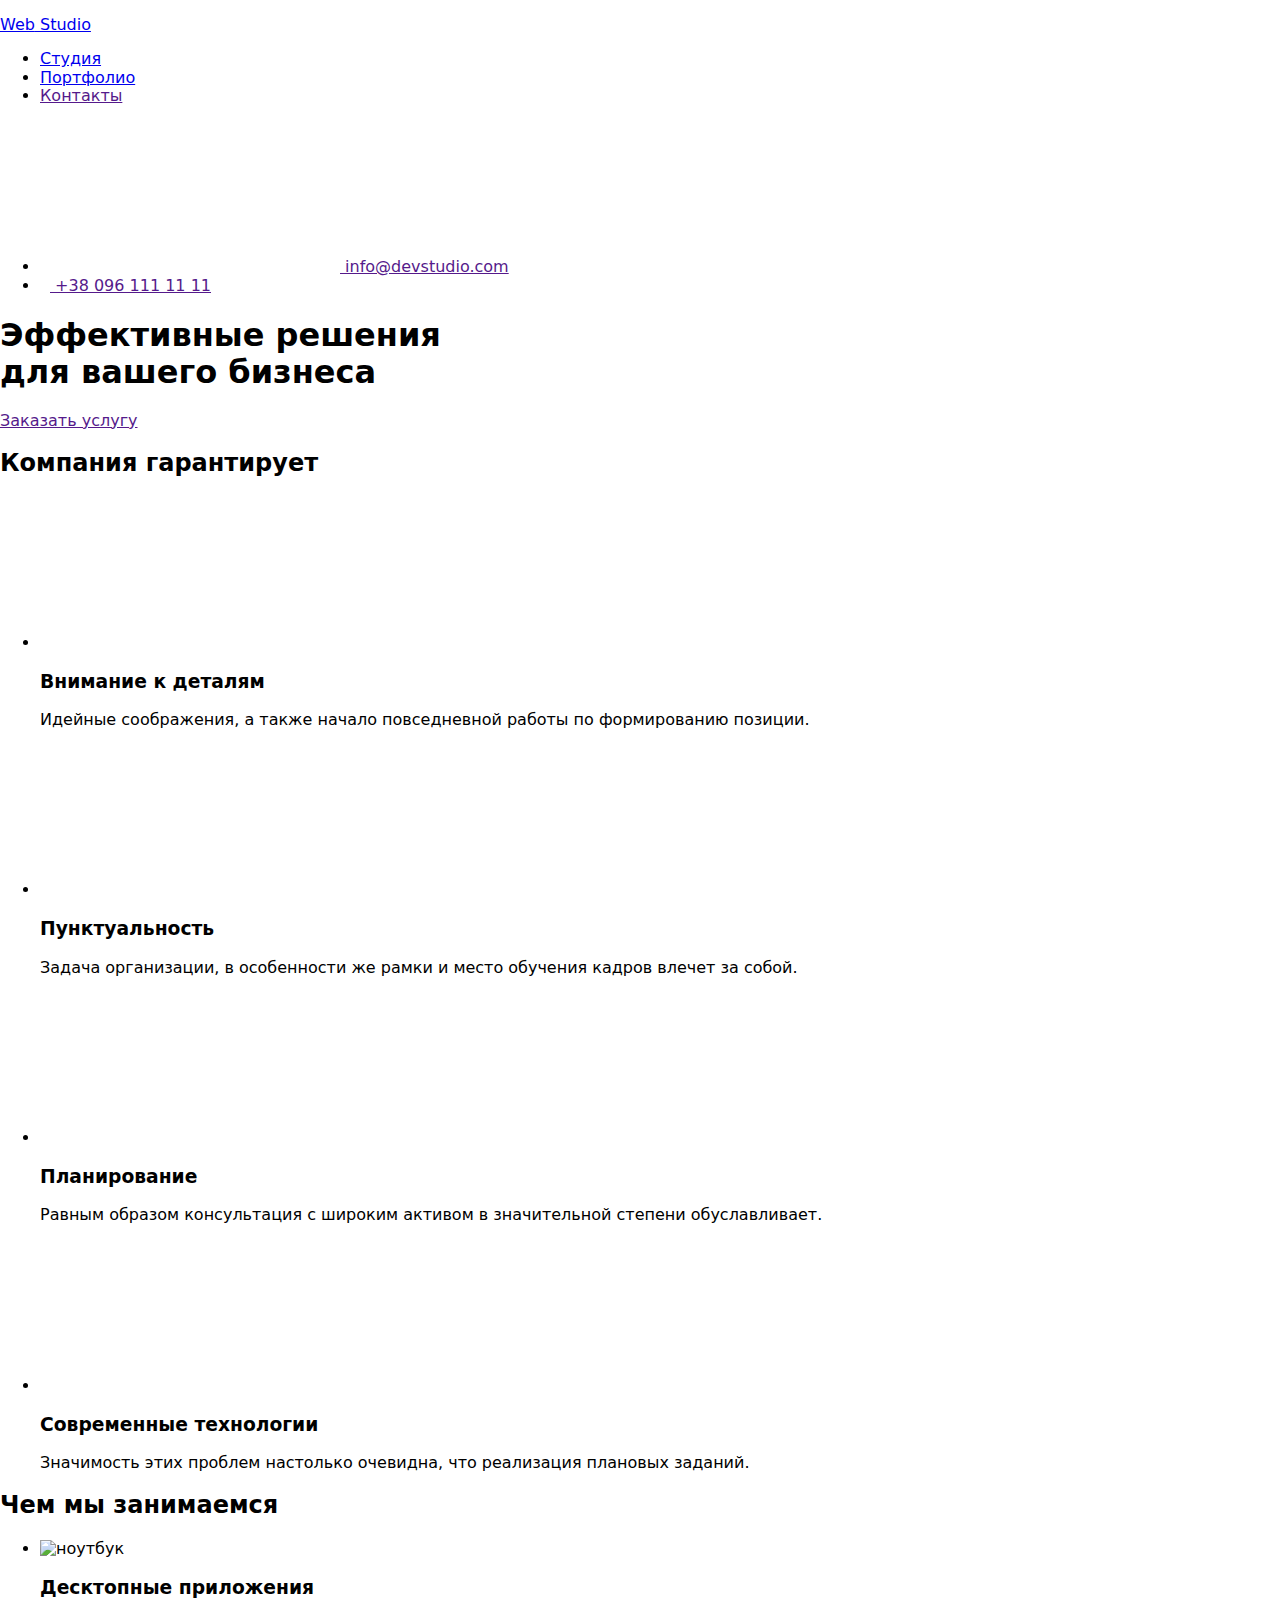
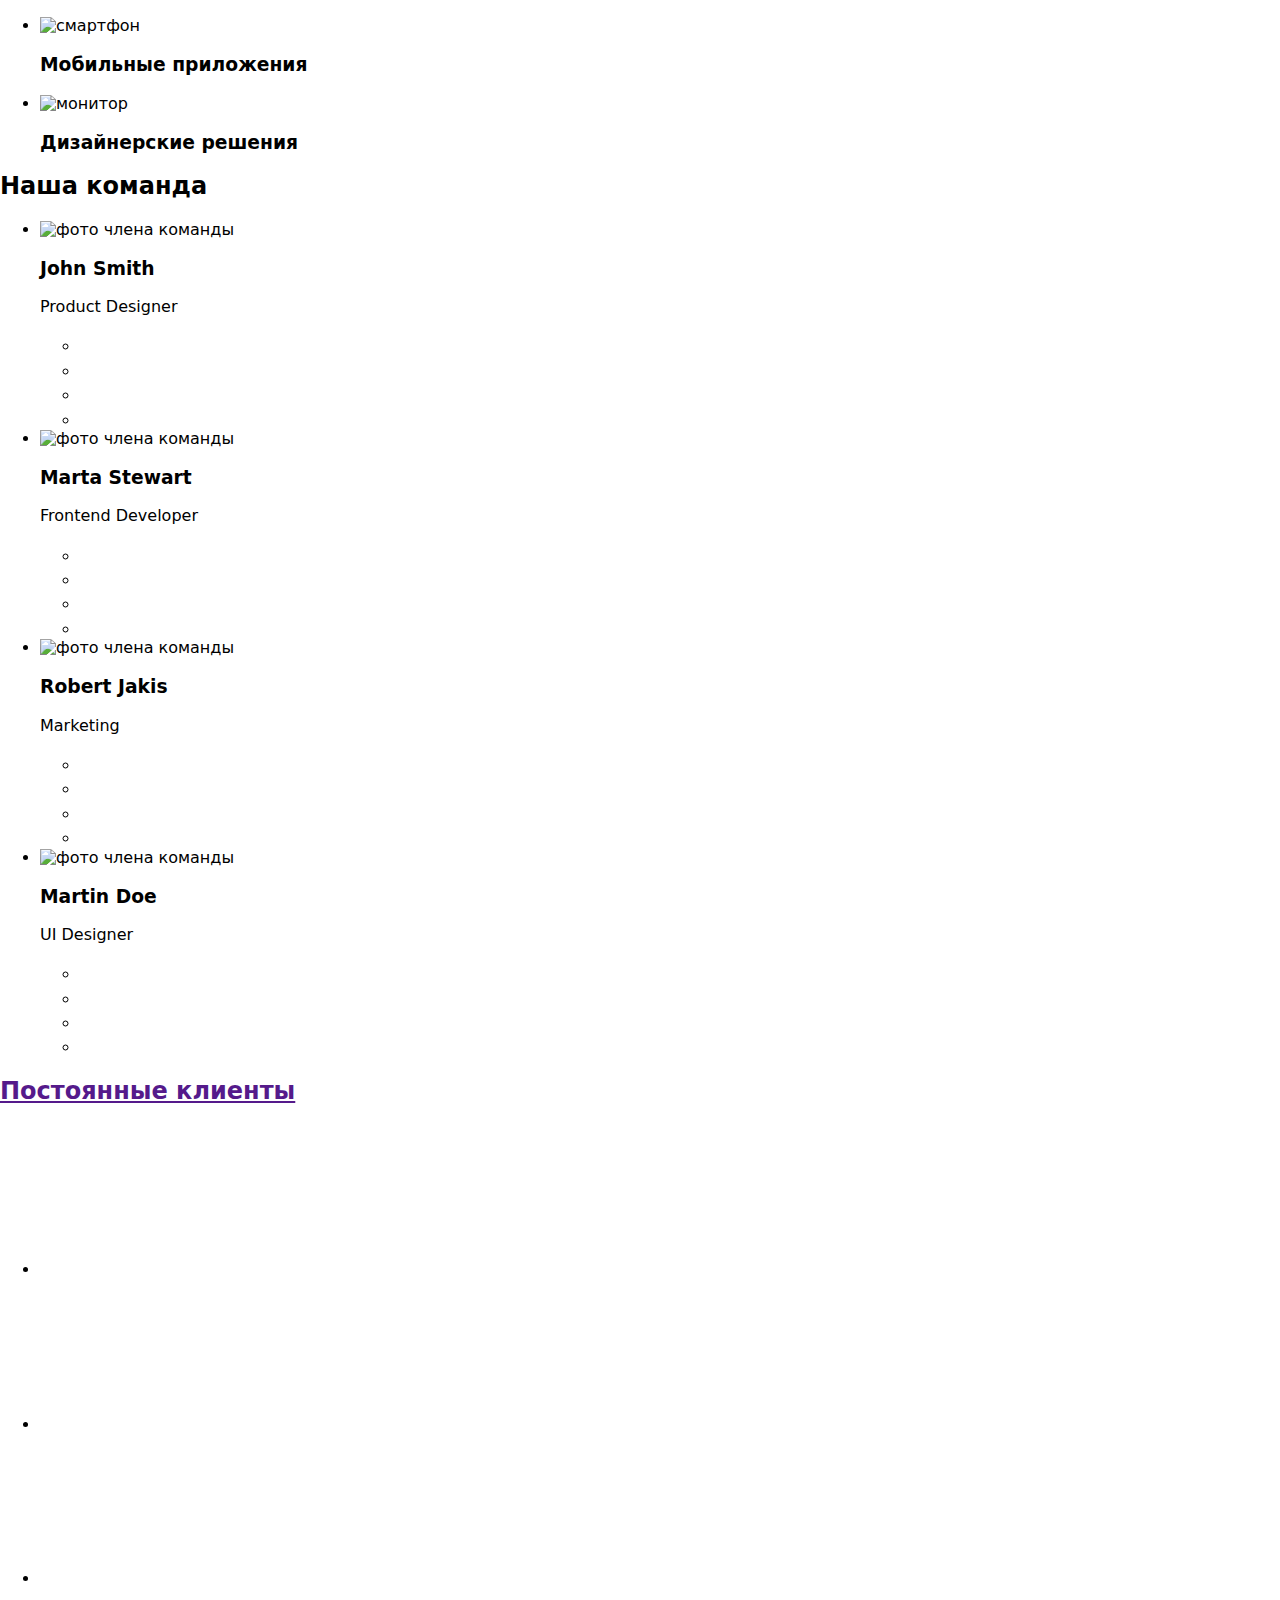
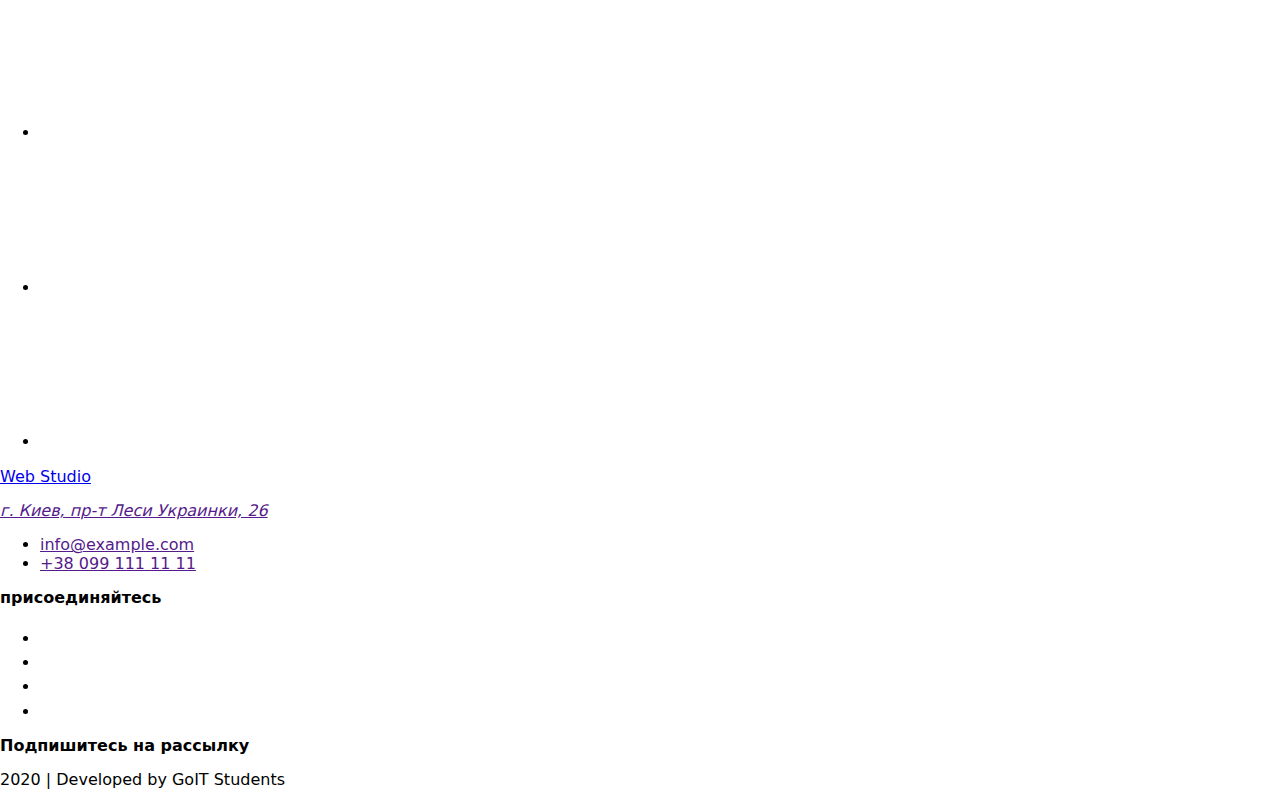
==== index.html @ ef256aa3 "Добавляет файлы из четвертой ДЗ" ====
<!DOCTYPE html>
<html lang="ru">
  <head>
    <meta charset="UTF-8" />
    <meta name="viewport" content="width=device-width, initial-scale=1.0" />
    <title>Document</title>
    <link
      href="https://fonts.googleapis.com/css2?family=Raleway:wght@700&family=Roboto:wght@400;500;700;900&display=swap"
      rel="stylesheet"
    />
    <link
      rel="stylesheet"
      href="https://cdnjs.cloudflare.com/ajax/libs/modern-normalize/0.6.0/modern-normalize.min.css"
    />
    <link rel="stylesheet" href="./css/styles.css" />
  </head>
  <body>
    <!--Шапка сайта-->
    <header class="page-header">
      <div class="container main-nav">
        <nav class="nav">
          <a href="./" class="logo">
            <p class="logo-words">
              <span class="logo-accent">Web</span> Studio
            </p>
          </a>
          <ul class="site-nav list">
            <li class="item">
              <a href="./index.html" class="link current">Студия</a>
            </li>
            <li class="item">
              <a href="./portfolio.html" class="link">Портфолио</a>
            </li>
            <li class="item"><a href="" class="link">Контакты</a></li>
          </ul>
        </nav>
        <ul class="contacts">
          <li class="item">
            <a href="" class="link">
              <svg class="link-icon">
                <use href="./images/sprite.svg#icon-envelope"></use>
                <desc>электронная почта</desc>
              </svg>
              info@devstudio.com
            </a>
          </li>
          <li class="item">
            <a href="" class="link">
              <svg class="link-icon" width="10" height="14.94">
                <use href="./images/sprite.svg#icon-smartphone"></use>
                <desc>смартфон</desc>
              </svg>
              +38 096 111 11 11
            </a>
          </li>
        </ul>
      </div>
    </header>

    <main>
      <!--Герой-->
      <section class="hero">
        <div class="hero-container overlay">
          <h1 class="hero-title">
            Эффективные решения <br />
            для вашего бизнеса
          </h1>
          <a href="" class="button secondary">Заказать услугу</a>
        </div>
      </section>

      <!--Преимущества-->
      <section class="section one">
        <div class="container">
          <h2 class="section-title visually-hidden">Компания гарантирует</h2>
          <ul class="feature-list list">
            <li class="element">
              <div class="advantages">
                <svg width="65.32">
                  <use href="./images/sprite.svg#icon-antenna"></use>
                  <desc>антена</desc>
                </svg>
              </div>
              <h3 class="title">Внимание к деталям</h3>
              <p class="text">
                Идейные соображения, а также начало повседневной работы по
                формированию позиции.
              </p>
            </li>
            <li class="element">
              <div class="advantages">
                <svg width="70">
                  <use href="./images/sprite.svg#icon-clock"></use>
                  <desc>часы</desc>
                </svg>
              </div>
              <h3 class="title">Пунктуальность</h3>
              <p class="text">
                Задача организации, в особенности же рамки и место обучения
                кадров влечет за собой.
              </p>
            </li>
            <li class="element">
              <div class="advantages">
                <svg width="70">
                  <use href="./images/sprite.svg#icon-vector"></use>
                  <desc>вектор</desc>
                </svg>
              </div>
              <h3 class="title">Планирование</h3>
              <p class="text">
                Равным образом консультация с широким активом в значительной
                степени обуславливает.
              </p>
            </li>
            <li class="element">
              <div class="advantages">
                <svg width="70">
                  <use href="./images/sprite.svg#icon-astronaut"></use>
                  <desc>астронавт</desc>
                </svg>
              </div>
              <h3 class="title">Современные технологии</h3>
              <p class="text">
                Значимость этих проблем настолько очевидна, что реализация
                плановых заданий.
              </p>
            </li>
          </ul>
        </div>
      </section>

      <!--Чем мы занимаемся-->
      <section class="section">
        <div class="container main-work">
          <h2 class="section-title">Чем мы занимаемся</h2>
          <ul class="work-list list">
            <li class="element">
              <img
                class="img-list"
                src="./images/growing-business.jpg"
                alt="ноутбук"
                width="370"
              />
              <h3 class="title one">Десктопные приложения</h3>
            </li>
            <li class="element">
              <img
                class="img-list"
                src="./images/box.jpg"
                alt="смартфон"
                width="370"
              />
              <h3 class="title two">Мобильные приложения</h3>
            </li>
            <li class="element">
              <img
                class="img-list"
                src="./images/borders.jpg"
                alt="монитор"
                width="370"
              />
              <h3 class="title three">Дизайнерские решения</h3>
            </li>
          </ul>
        </div>
      </section>

      <!--Наша команда-->
      <section class="section team">
        <div class="container main-team">
          <h2 class="section-title">Наша команда</h2>
          <ul class="team-list list">
            <li class="element shadow-box">
              <img
                class="img-team"
                src="./images/img.jpg"
                alt="фото члена команды"
                width="270"
              />
              <div class="profile">
                <h3 class="title">John Smith</h3>
                <p class="position">Product Designer</p>
                <ul class="list main-network">
                  <li class="network">
                    <a href="" class="network-link">
                      <svg width="20" height="20" class="icon">
                        <use href="./images/sprite.svg#icon-instagram-2"></use>
                        <desc>инстаграм</desc>
                      </svg>
                    </a>
                  </li>
                  <li class="network">
                    <a href="" class="network-link">
                      <svg width="20" height="20" class="icon">
                        <use href="./images/sprite.svg#icon-twitter-1"></use>
                        <desc>твиттер</desc>
                      </svg>
                    </a>
                  </li>
                  <li class="network">
                    <a href="" class="network-link">
                      <svg width="20" height="20" class="icon">
                        <use href="./images/sprite.svg#icon-facebook-1"></use>
                        <desc>фейсбук</desc>
                      </svg>
                    </a>
                  </li>
                  <li class="network">
                    <a href="" class="network-link">
                      <svg width="20" height="20" class="icon">
                        <use href="./images/sprite.svg#icon-linkedin-1"></use>
                        <desc lang="en">LinkedIn</desc>
                      </svg>
                    </a>
                  </li>
                </ul>
              </div>
            </li>
            <li class="element shadow-box">
              <img
                class="img-team"
                src="./images/img-1.jpg"
                alt="фото члена команды"
                width="270"
              />
              <div class="profile">
                <h3 class="title">Marta Stewart</h3>
                <p class="position">Frontend Developer</p>
                <ul class="list main-network">
                  <li class="network">
                    <a href="" class="network-link">
                      <svg width="20" height="20" class="icon">
                        <use href="./images/sprite.svg#icon-instagram-2"></use>
                        <desc>инстаграм</desc>
                      </svg>
                    </a>
                  </li>
                  <li class="network">
                    <a href="" class="network-link">
                      <svg width="20" height="20" class="icon">
                        <use href="./images/sprite.svg#icon-twitter-1"></use>
                        <desc>твиттер</desc>
                      </svg>
                    </a>
                  </li>
                  <li class="network">
                    <a href="" class="network-link">
                      <svg width="20" height="20" class="icon">
                        <use href="./images/sprite.svg#icon-facebook-1"></use>
                        <desc>фейсбук</desc>
                      </svg>
                    </a>
                  </li>
                  <li class="network">
                    <a href="" class="network-link">
                      <svg width="20" height="20" class="icon">
                        <use href="./images/sprite.svg#icon-linkedin-1"></use>
                        <desc lang="en">LinkedIn</desc>
                      </svg>
                    </a>
                  </li>
                </ul>
              </div>
            </li>
            <li class="element shadow-box">
              <img
                class="img-team"
                src="./images/img-2.jpg"
                alt="фото члена команды"
                width="270"
              />
              <div class="profile">
                <h3 class="title">Robert Jakis</h3>
                <p class="position">Marketing</p>
                <ul class="list main-network">
                  <li class="network">
                    <a href="" class="network-link">
                      <svg width="20" height="20" class="icon">
                        <use href="./images/sprite.svg#icon-instagram-2"></use>
                        <desc>инстаграм</desc>
                      </svg>
                    </a>
                  </li>
                  <li class="network">
                    <a href="" class="network-link">
                      <svg width="20" height="20" class="icon">
                        <use href="./images/sprite.svg#icon-twitter-1"></use>
                        <desc>твиттер</desc>
                      </svg>
                    </a>
                  </li>
                  <li class="network">
                    <a href="" class="network-link">
                      <svg width="20" height="20" class="icon">
                        <use href="./images/sprite.svg#icon-facebook-1"></use>
                        <desc>фейсбук</desc>
                      </svg>
                    </a>
                  </li>
                  <li class="network">
                    <a href="" class="network-link">
                      <svg width="20" height="20" class="icon">
                        <use href="./images/sprite.svg#icon-linkedin-1"></use>
                        <desc lang="en">LinkedIn</desc>
                      </svg>
                    </a>
                  </li>
                </ul>
              </div>
            </li>
            <li class="element shadow-box">
              <img
                class="img-team"
                src="./images/img-3.jpg"
                alt="фото члена команды"
                width="270"
              />
              <div class="profile">
                <h3 class="title">Martin Doe</h3>
                <p class="position">UI Designer</p>
                <ul class="list main-network">
                  <li class="network">
                    <a href="" class="network-link">
                      <svg width="20" height="20" class="icon">
                        <use href="./images/sprite.svg#icon-instagram-2"></use>
                        <desc>инстаграм</desc>
                      </svg>
                    </a>
                  </li>
                  <li class="network">
                    <a href="" class="network-link">
                      <svg width="20" height="20" class="icon">
                        <use href="./images/sprite.svg#icon-twitter-1"></use>
                        <desc>твиттер</desc>
                      </svg>
                    </a>
                  </li>
                  <li class="network">
                    <a href="" class="network-link">
                      <svg width="20" height="20" class="icon">
                        <use href="./images/sprite.svg#icon-facebook-1"></use>
                        <desc>фейсбук</desc>
                      </svg>
                    </a>
                  </li>
                  <li class="network">
                    <a href="" class="network-link">
                      <svg width="20" height="20" class="icon">
                        <use href="./images/sprite.svg#icon-linkedin-1"></use>
                        <desc lang="en">LinkedIn</desc>
                      </svg>
                    </a>
                  </li>
                </ul>
              </div>
            </li>
          </ul>
        </div>
      </section>

      <section class="section">
        <div class="container">
          <a href="" class="customers-title">
            <h2 class="section-title">Постоянные клиенты</h2>
          </a>
          <ul class="list customers">
            <li class="examples">
              <a href="" class="examples-icon">
                <svg width="44.27" class="icon">
                  <use href="./images/sprite.svg#icon-client-1"></use>
                  <desc>клиент1</desc>
                </svg>
              </a>
            </li>
            <li class="examples">
              <a href="" class="examples-icon">
                <svg width="40" class="icon">
                  <use href="./images/sprite.svg#icon-client-2"></use>
                  <desc>клиент2</desc>
                </svg>
              </a>
            </li>
            <li class="examples">
              <a href="" class="examples-icon">
                <svg width="41" class="icon">
                  <use href="./images/sprite.svg#icon-client-3"></use>
                  <desc>клиент3</desc>
                </svg>
              </a>
            </li>
            <li class="examples">
              <a href="" class="examples-icon">
                <svg width="79.66" class="icon">
                  <use href="./images/sprite.svg#icon-client-4"></use>
                  <desc>клиент4</desc>
                </svg>
              </a>
            </li>
            <li class="examples">
              <a href="" class="examples-icon">
                <svg width="59" class="icon">
                  <use href="./images/sprite.svg#icon-client-5"></use>
                  <desc>клиент5</desc>
                </svg>
              </a>
            </li>
            <li class="examples">
              <a href="" class="examples-icon">
                <svg width="88.48" class="icon">
                  <use href="./images/sprite.svg#icon-client-6"></use>
                  <desc>клиент6</desc>
                </svg>
              </a>
            </li>
          </ul>
        </div>
      </section>
    </main>

    <!--Футер-->
    <footer class="footer">
      <div class="container main-footer">
        <div>
          <a href="/" class="footer-logo hover">
            <p class="footer-words"><span class="accent">Web</span> Studio</p>
          </a>

          <address class="address">
            <a href="" class="address-list"
              >г. Киев, пр-т Леси Украинки, 26 <br />
            </a>
          </address>
          <ul class="address-link">
            <li>
              <a href="" class="address-contact">info@example.com</a>
            </li>
            <li>
              <a href="" class="address-contact">+38 099 111 11 11</a>
            </li>
          </ul>
        </div>
        <div class="">
          <div class="subscription-hover">
            <b class="subscription hover">присоединяйтесь</b>
          </div>
          <ul class="list main-network">
            <li class="network">
              <a
                href=""
                class="item item-icon"
                aria-label="Ссылка на Instagram"
              >
                <svg width="20" height="20" class="icon-color">
                  <use href="./images/sprite.svg#icon-instagram-2"></use>
                  <desc>инстаграм</desc>
                </svg>
              </a>
            </li>
            <li class="network">
              <a href="" class="item item-icon" aria-label="Ссылка на Twitter">
                <svg width="20" height="20" class="icon-color">
                  <use href="./images/sprite.svg#icon-twitter-1"></use>
                  <desc>твиттер</desc>
                </svg>
              </a>
            </li>
            <li class="network">
              <a href="" class="item item-icon" aria-label="Ссылка на Facebook">
                <svg width="20" height="20" class="icon-color">
                  <use href="./images/sprite.svg#icon-facebook-1"></use>
                  <desc>фейсбук</desc>
                </svg>
              </a>
            </li>
            <li class="network">
              <a href="" class="item item-icon" aria-label="Ссылка на LinkedIn">
                <svg width="20" height="20" class="icon-color">
                  <use href="./images/sprite.svg#icon-linkedin-1"></use>
                  <desc lang="en">LinkedIn</desc>
                </svg>
              </a>
            </li>
          </ul>
        </div>
        <div class="footer-contacts">
          <b class="subscription hover">Подпишитесь на рассылку</b>
        </div>
      </div>
      <p class="developed container">2020 | Developed by GoIT Students</p>
    </footer>
  </body>
</html>
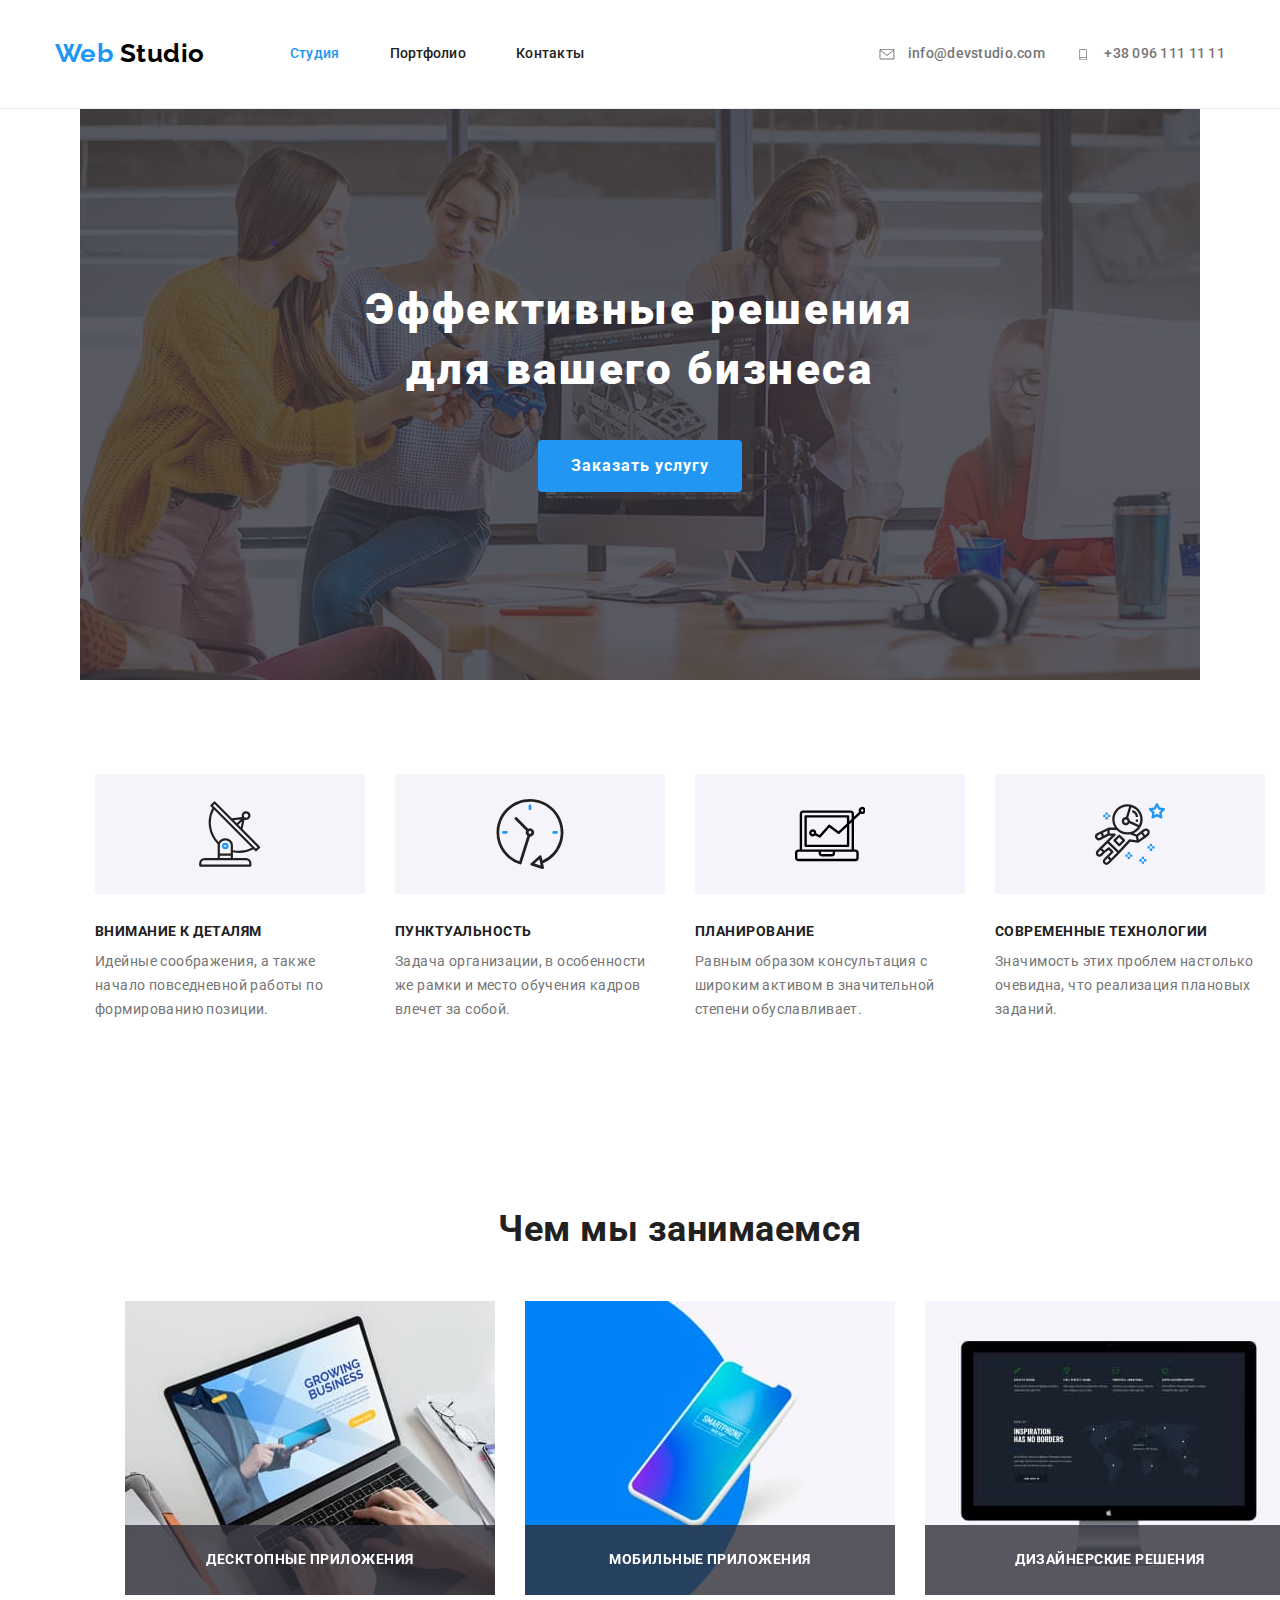
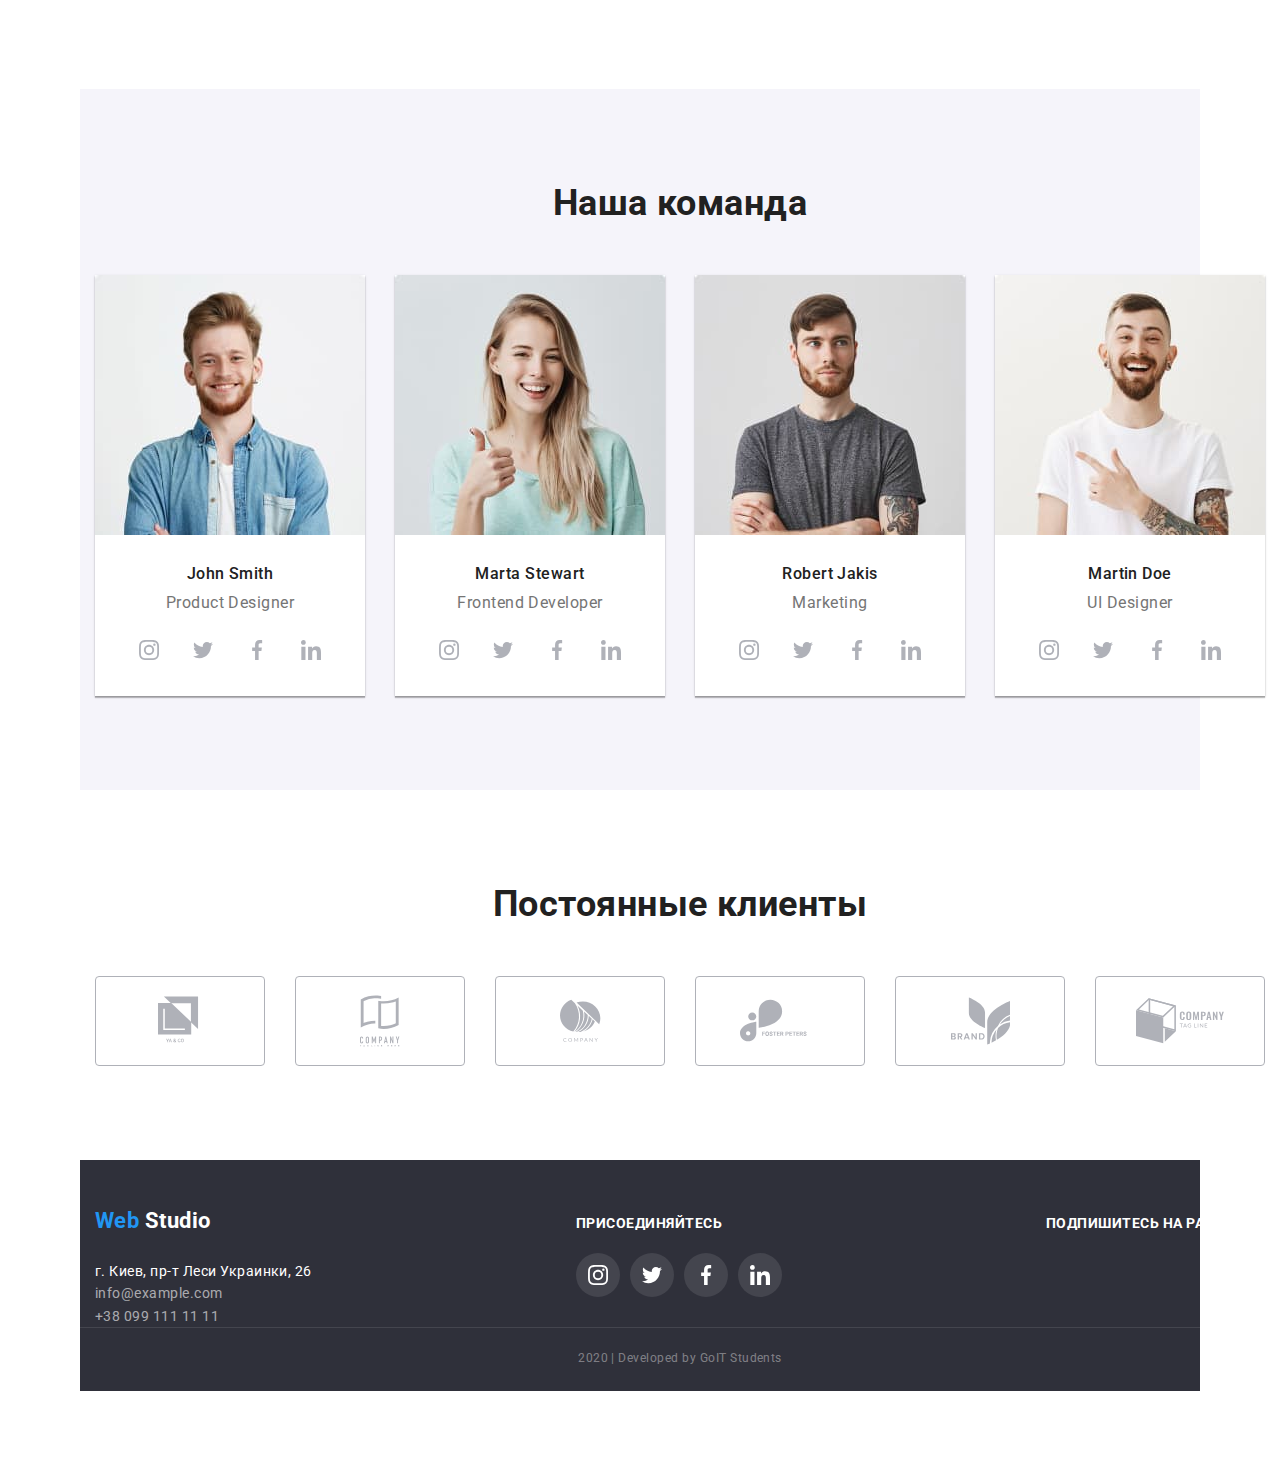
==== commit 3aa1eeb6: "Добавляет позиционирование элементам" ====
--- a/index.html
+++ b/index.html
@@ -135,32 +135,32 @@
         <div class="container main-work">
           <h2 class="section-title">Чем мы занимаемся</h2>
           <ul class="work-list list">
-            <li class="element">
+            <li class="element activity">
               <img
                 class="img-list"
                 src="./images/growing-business.jpg"
                 alt="ноутбук"
                 width="370"
               />
-              <h3 class="title one">Десктопные приложения</h3>
-            </li>
-            <li class="element">
+              <h3 class="title working">Десктопные приложения</h3>
+            </li>
+            <li class="element activity">
               <img
                 class="img-list"
                 src="./images/box.jpg"
                 alt="смартфон"
                 width="370"
               />
-              <h3 class="title two">Мобильные приложения</h3>
-            </li>
-            <li class="element">
+              <h3 class="title working">Мобильные приложения</h3>
+            </li>
+            <li class="element activity">
               <img
                 class="img-list"
                 src="./images/borders.jpg"
                 alt="монитор"
                 width="370"
               />
-              <h3 class="title three">Дизайнерские решения</h3>
+              <h3 class="title working">Дизайнерские решения</h3>
             </li>
           </ul>
         </div>
--- a/css/styles.css
+++ b/css/styles.css
@@ -0,0 +1,667 @@
+/* Цвет основного текста #212121 */
+/* Цвет вторичного текста #757575 */
+/* Белый цвет #ffffff */
+/* Акцент #2196F3 */
+/* Цвет logo studio #000000 */
+/* Цвет web studio #2196F3 */
+
+:root {
+  --primary-text-color: #757575;
+  --title-text-color: #212121;
+  --accent-color: #2196f3;
+  --primary-white-color: #ffffff;
+  --button-bg-color: #f5f4fa;
+  --footer-bg-color: #2f303a;
+}
+
+.list {
+  display: flex;
+  padding: 0;
+  margin: 0;
+  list-style: none;
+}
+.visually-hidden {
+  position: absolute;
+  width: 1px;
+  height: 1px;
+  margin: -1px;
+  border: 0px;
+  padding: 0px;
+  clip: rect(0 0 0 0);
+  overflow: hidden;
+}
+
+.img {
+  display: block;
+  max-width: 100%;
+  height: auto;
+}
+.img-list {
+  display: block;
+  width: 370px;
+  height: auto;
+}
+.img-team {
+  display: block;
+  width: 270px;
+  height: auto;
+}
+.element {
+  width: 370px;
+}
+.shadow-box {
+  box-shadow: 0px 2px 1px rgba(0, 0, 0, 0.2), 0px 1px 1px rgba(0, 0, 0, 0.14),
+    0px 1px 3px rgba(0, 0, 0, 0.12);
+}
+.shadow:hover {
+  box-shadow: 0px 2px 1px rgba(0, 0, 0, 0.2), 0px 1px 1px rgba(0, 0, 0, 0.14),
+    0px 1px 3px rgba(0, 0, 0, 0.12);
+}
+body {
+  color: var(--primary-text-color);
+  background-color: var(--primary-white-color);
+  font-family: Roboto, sans-serif;
+  letter-spacing: 0.03em;
+  padding: 80px;
+}
+
+.page-header {
+  position: fixed;
+  width: 100%;
+  top: 0;
+  left: 0;
+  background-color: var(--primary-white-color);
+  border-bottom: 1px solid #ececec;
+}
+/* main-nav */
+.main-nav {
+  display: flex;
+  align-items: center;
+}
+/* nav */
+.nav {
+  display: flex;
+}
+
+.logo {
+  display: block;
+  padding-top: 24px;
+  padding-bottom: 25px;
+  margin-top: 0px;
+  margin-bottom: 0px;
+
+  color: #000000;
+
+  font-family: Raleway, sans-serif;
+  font-weight: 700;
+  font-size: 26px;
+  line-height: 1.18;
+  text-decoration: none;
+}
+.logo-accent {
+  color: var(--accent-color);
+}
+.logo:hover,
+.logo:focus {
+  color: var(--accent-color);
+}
+.logo-words,
+.footer-words {
+  margin-top: 0px;
+  margin-bottom: 0px;
+}
+.contacts {
+  display: flex;
+  padding: 0;
+  list-style: none;
+  margin-left: auto;
+
+  font-weight: 500;
+  font-size: 14px;
+  line-height: 1.14;
+}
+.contacts .item + .item {
+  margin-left: 30px;
+}
+.contacts .link {
+  display: block;
+  padding-top: 32px;
+  padding-bottom: 32px;
+
+  color: var(--primary-text-color);
+  letter-spacing: 0.02em;
+  text-decoration: none;
+}
+.contacts .link:hover,
+.contacts .link:focus {
+  color: var(--accent-color);
+}
+.link .link-icon {
+  fill: currentColor;
+  margin-right: 10px;
+  vertical-align: middle;
+}
+.link-icon {
+  width: 16px;
+  height: 11.2px;
+}
+
+.link:hover .link-icon {
+  fill: var(--accent-color);
+}
+
+/* site-nav */
+
+.nav .site-nav {
+  padding-left: 85px;
+}
+
+.site-nav {
+  display: flex;
+
+  font-weight: 500;
+  font-size: 14px;
+  line-height: 1.14;
+  text-decoration: none;
+}
+.site-nav .item + .item {
+  margin-left: 50px;
+}
+.site-nav .link {
+  display: block;
+  padding-top: 32px;
+  padding-bottom: 32px;
+
+  color: var(--title-text-color);
+
+  letter-spacing: 0.02em;
+  text-decoration: none;
+}
+.site-nav .link:hover,
+.site-nav .link:focus {
+  color: var(--accent-color);
+}
+.site-nav .link.current {
+  color: var(--accent-color);
+}
+
+/* hero */
+
+.hero {
+  text-align: center;
+}
+.overlay {
+  margin-left: auto;
+  margin-right: auto;
+  height: 600px;
+  max-width: 1600px;
+  background-color: #2f303a;
+  background-image: linear-gradient(
+      to right,
+      rgba(47, 48, 58, 0.8),
+      rgba(47, 48, 58, 0.8)
+    ),
+    url(../images/header.jpg);
+  background-size: cover;
+  background-position: center;
+  background-repeat: no-repeat;
+}
+.hero-container {
+  padding-top: 200px;
+  padding-bottom: 200px;
+}
+.hero-title {
+  margin-top: 0px;
+  margin-bottom: 40px;
+
+  color: var(--primary-white-color);
+
+  letter-spacing: 0.06em;
+  font-weight: 900;
+  font-size: 44px;
+  line-height: 1.36;
+}
+/* section */
+
+.section {
+  padding-top: 94px;
+  padding-bottom: 94px;
+}
+.section.one {
+  padding-top: 94px;
+}
+.no-padding {
+  padding-top: 0px;
+  padding-bottom: 0px;
+}
+.section-title {
+  margin-top: 0px;
+  margin-bottom: 50px;
+
+  color: var(--title-text-color);
+
+  font-weight: 700;
+  font-size: 36px;
+  line-height: 1.16;
+  text-align: center;
+}
+
+/* feature */
+
+.feature-list {
+  display: flex;
+}
+
+.feature-list .text {
+  margin-top: 0px;
+  margin-bottom: 0px;
+}
+
+.feature-list .title,
+.team-list .title {
+  margin-top: 0px;
+  margin-bottom: 10px;
+}
+
+.feature-list .title {
+  color: var(--title-text-color);
+  font-weight: 700;
+  font-size: 14px;
+  line-height: 1.14;
+  text-transform: uppercase;
+}
+.feature-list .element + .element {
+  margin-left: 30px;
+}
+.text {
+  font-size: 14px;
+  line-height: 1.7;
+  font-family: Roboto;
+  font-weight: 400;
+  letter-spacing: 0.03em;
+
+  color: #757575;
+}
+.title {
+}
+.advantages {
+  display: flex;
+  margin-bottom: 30px;
+  justify-content: center;
+  align-items: center;
+  width: 270px;
+  height: 120px;
+  background: #f5f4fa;
+  border-radius: 4px;
+}
+.information {
+  padding-top: 30 px;
+}
+
+.work-list,
+.team-list {
+  display: flex;
+}
+.work-list .element,
+.team-list .element + .element {
+  margin-left: 30px;
+}
+.work-list .title {
+  margin-top: 0px;
+  margin-bottom: 0px;
+
+  background: rgba(47, 48, 58, 0.8);
+  color: var(--primary-white-color);
+
+  font-weight: 700;
+  font-size: 14px;
+  line-height: 1.14;
+  text-align: center;
+  text-transform: uppercase;
+}
+.activity {
+  position: relative;
+}
+.working {
+  position: absolute;
+  bottom: 0;
+  width: 100%;
+  padding: 27px 0px 27px 0px;
+}
+
+/* Exampls */
+
+.customers-title {
+  text-decoration: none;
+}
+/* .examples:hover {
+  color: var(--accent-color);
+} */
+.customers .examples {
+  display: flex;
+  justify-content: center;
+  align-items: center;
+  width: 170px;
+  height: 90px;
+}
+.examples-icon {
+  display: flex;
+  justify-content: center;
+  align-items: center;
+  width: 170px;
+  height: 90px;
+  border: 1px solid #afb1b8;
+  border-radius: 4px;
+}
+
+.examples-icon:hover,
+.examples-icon:focus {
+  border: 1px solid var(--accent-color);
+}
+.examples-icon:hover .icon,
+.examples-icon:focus .icon {
+  fill: var(--accent-color);
+}
+.icon {
+  fill: #afb1b8;
+}
+.customers .examples + .examples {
+  margin-left: 30px;
+}
+
+/* Team */
+.team {
+  background: #f5f4fa;
+}
+.profile {
+  padding: 30px 32px 24px 32px;
+  background: #ffffff;
+}
+.main-network {
+  display: flex;
+  align-items: center;
+  justify-content: center;
+}
+.main-network .network + .network {
+  margin-left: 10px;
+}
+.network-link {
+  display: flex;
+  align-items: center;
+  justify-content: center;
+  width: 44px;
+  height: 44px;
+  border-radius: 50%;
+  background-color: var(--primary-white-color);
+}
+.network-link:hover {
+  background-color: var(--accent-color);
+}
+.network-link:hover .icon {
+  fill: var(--primary-white-color);
+}
+.team-list .title {
+  color: var(--title-text-color);
+  font-weight: 500;
+  font-size: 16px;
+  line-height: 1.18;
+  text-align: center;
+}
+.position {
+  margin-top: 0px;
+  margin-bottom: 16px;
+  text-align: center;
+}
+.list .network + .network {
+  margin-left: 10px;
+}
+
+/* Footer */
+
+.main-footer {
+  padding-top: 48px;
+  display: flex;
+  align-items: baseline;
+  justify-content: space-between;
+}
+
+.footer {
+  background-color: var(--footer-bg-color);
+}
+.footer-contacts {
+  display: flex;
+}
+.footer-logo {
+  margin-bottom: 10px;
+  margin-right: 171px;
+  color: var(--primary-white-color);
+  font-weight: 700;
+  font-size: 22px;
+  line-height: 1.18;
+  text-decoration: none;
+}
+.footer-logo .accent {
+  color: var(--accent-color);
+}
+.address .address-list {
+  color: var(--primary-white-color);
+  font-style: normal;
+  font-weight: 400;
+  font-size: 14px;
+  line-height: 1.6;
+  text-decoration: none;
+}
+.address-link {
+  list-style: none;
+  margin-top: 0px;
+  margin-bottom: 0px;
+  padding-left: 0;
+}
+.address-contact {
+  color: rgba(255, 255, 255, 0.6);
+  font-weight: 400;
+  font-size: 14px;
+  line-height: 1.6;
+  text-decoration: none;
+}
+
+.subscription-hover,
+.footer-contacts {
+  margin-bottom: 21px;
+}
+.subscription {
+  color: var(--primary-white-color);
+  font-weight: 700;
+  font-size: 14px;
+  line-height: 1.14;
+  text-transform: uppercase;
+}
+
+.list .item {
+  text-decoration: none;
+}
+.item-icon {
+  display: flex;
+  align-items: center;
+  justify-content: center;
+  background: rgba(255, 255, 255, 0.1);
+  border-radius: 50%;
+  width: 44px;
+  height: 44px;
+  cursor: pointer;
+}
+.item-icon:hover {
+  background-color: var(--accent-color);
+}
+.icon-color {
+  fill: var(--primary-white-color);
+}
+.developed {
+  margin-top: 0px;
+  margin-bottom: 0px;
+  padding-top: 18px;
+  padding-bottom: 21px;
+
+  color: rgba(255, 255, 255, 0.4);
+
+  font-weight: 400;
+  font-size: 12px;
+  line-height: 2;
+  text-align: center;
+  border-top: 1px solid rgba(255, 255, 255, 0.1);
+}
+
+/* Portfolio */
+
+.portfolio {
+  display: block;
+  text-decoration: none;
+}
+.works {
+  padding-top: 93px;
+  padding-bottom: 94px;
+}
+.works-title {
+  margin-top: 0px;
+  margin-bottom: 0px;
+}
+.work-roster {
+  flex-wrap: wrap;
+}
+.work-roster .item {
+  width: 370px;
+}
+
+.card {
+  padding: 20px 24px;
+  border-right: 1px solid #eeeeee;
+  border-left: 1px solid #eeeeee;
+  border-bottom: 1px solid #eeeeee;
+
+  background: #ffffff;
+}
+
+.work-roster .item:not(:nth-child(3n)) {
+  margin-right: 30px;
+}
+.work-roster .item:not(:nth-last-child(-n + 3)) {
+  margin-bottom: 30px;
+}
+.work-roster .title {
+  padding-bottom: 4px;
+  margin-top: 0px;
+  margin-bottom: 0px;
+
+  color: var(--title-text-color);
+
+  letter-spacing: 0.06em;
+  font-weight: 700;
+  font-size: 18px;
+  line-height: 2;
+}
+
+.work-roster .text {
+  margin-top: 0px;
+  margin-bottom: 0px;
+
+  color: var(--primary-text-color);
+  font-weight: 400;
+  font-size: 16px;
+  line-height: 1.8;
+}
+.overlay-hover::before {
+  display: block;
+  position: absolute;
+  content: '';
+  width: 100%;
+  height: 100%;
+  opacity: 0;
+  background-color: rgba(33, 150, 243, 0.9);
+}
+.overlay-hover:hover::before {
+  opacity: 1;
+}
+.overlay-hover {
+  position: relative;
+  overflow: hidden;
+}
+.portfolio:hover .text-hover,
+.portfolio:focus .text-hover {
+  transform: translateY(0);
+  opacity: 1;
+}
+
+.text-hover {
+  position: absolute;
+  top: 50%;
+  left: 50%;
+  height: 100%;
+  width: 100%;
+  margin: 0px;
+  padding: 63px 24px;
+  opacity: 0;
+  transform: translate(-50%, -50%);
+  font-family: Roboto;
+  font-weight: 400;
+  font-size: 18px;
+  line-height: 1.55;
+  letter-spacing: 0.03em;
+  color: var(--primary-white-color);
+}
+
+/* information temporarily hidden */
+
+/* Button */
+
+.button {
+  display: flex;
+  justify-content: center;
+  padding-bottom: 34px;
+  border: 1px solid transparent;
+
+  color: var(--title-text-color);
+  background-color: var(--primary-white-color);
+
+  font-family: inherit;
+  font-weight: 500;
+  font-size: 16px;
+  line-height: 1.6;
+  text-decoration: none;
+  text-align: center;
+}
+.button .button-element + .button-element {
+  margin-left: 8px;
+}
+.button.primary {
+  padding: 6px 22px;
+  border-radius: 4px;
+  min-width: 73px;
+
+  color: var(--title-text-color);
+  background-color: var(--button-bg-color);
+}
+.button.primary:hover,
+.button.primary:focus {
+  color: var(--primary-white-color);
+  background-color: var(--accent-color);
+}
+.button.secondary {
+  display: inline-block;
+  border-radius: 4px;
+  padding: 10px 32px;
+  min-width: 200px;
+
+  color: var(--primary-white-color);
+  background-color: var(--accent-color);
+
+  letter-spacing: 0.06em;
+  font-weight: 700;
+  font-size: 16px;
+  line-height: 1.88;
+}
+.container {
+  width: 1200px;
+  padding-left: 15px;
+  padding-right: 15px;
+  margin: 0 auto;
+}
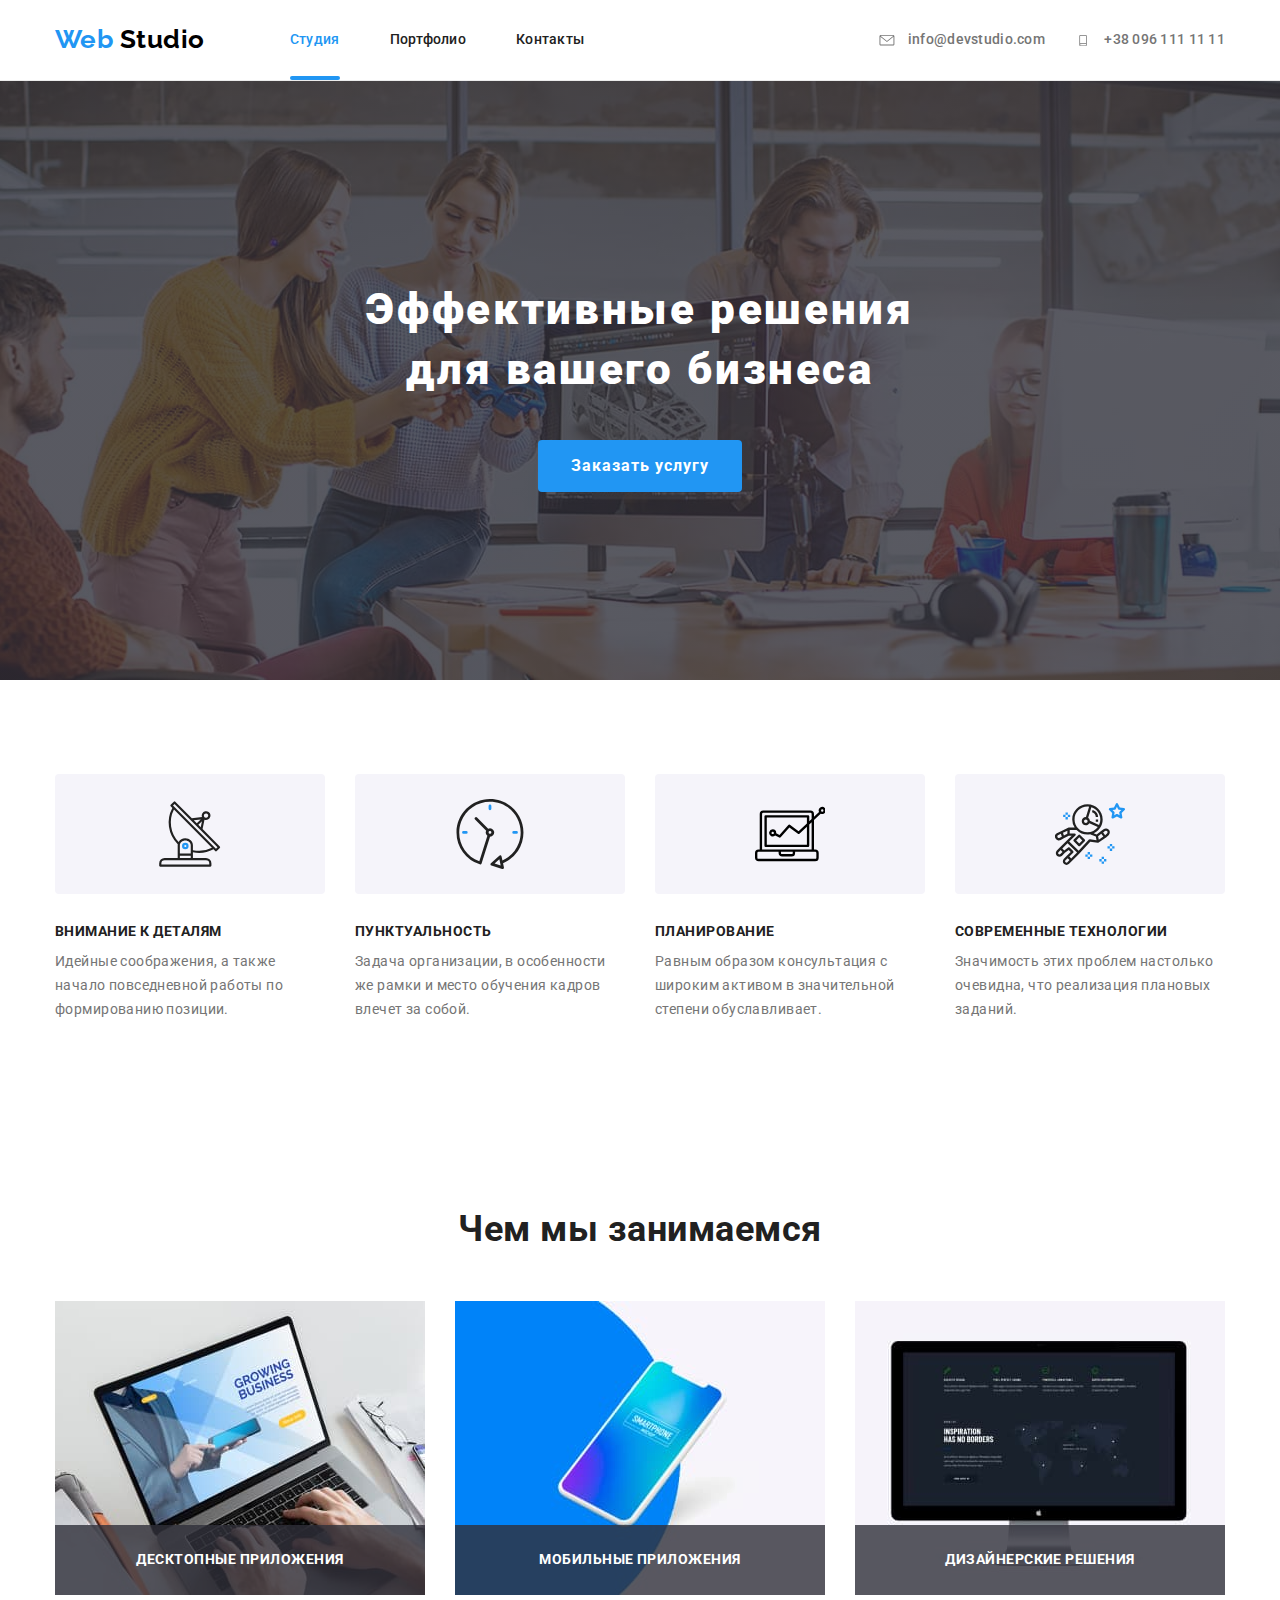
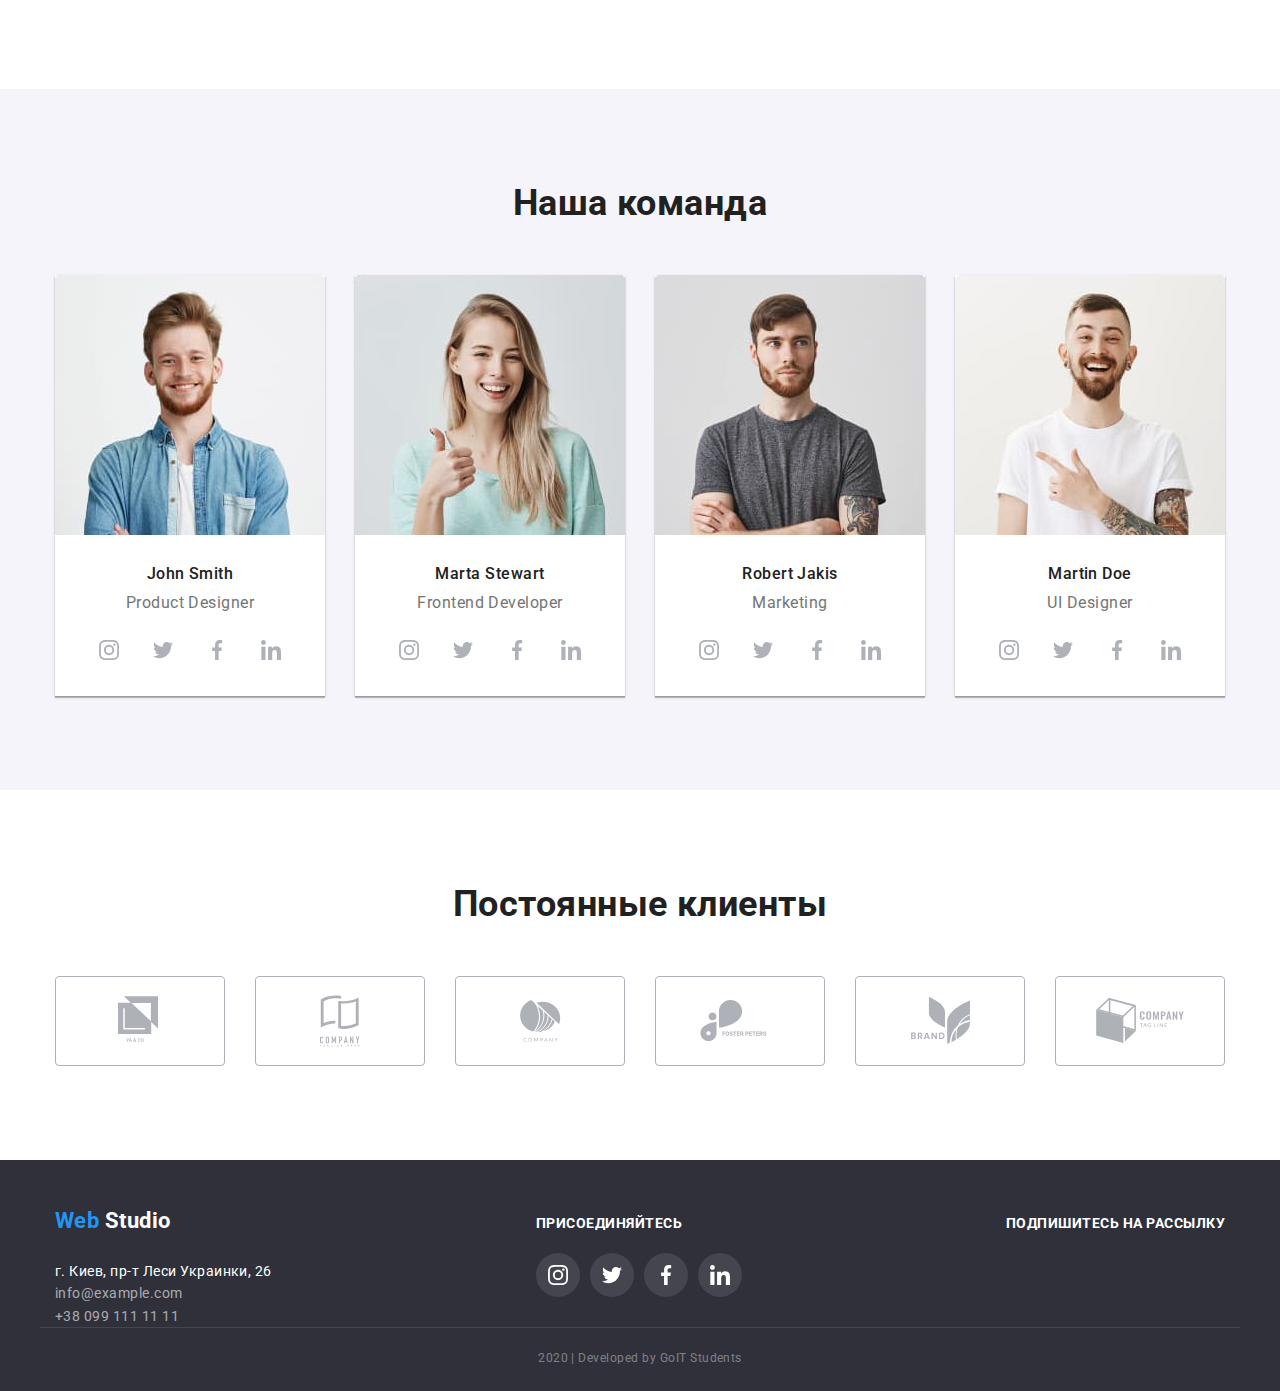
==== commit 7cefde75: "Вносит правки" ====
--- a/index.html
+++ b/index.html
@@ -367,7 +367,7 @@
           <ul class="list customers">
             <li class="examples">
               <a href="" class="examples-icon">
-                <svg width="44.27" class="icon">
+                <svg width="44.27" height="49.23" class="icon">
                   <use href="./images/sprite.svg#icon-client-1"></use>
                   <desc>клиент1</desc>
                 </svg>
@@ -375,7 +375,7 @@
             </li>
             <li class="examples">
               <a href="" class="examples-icon">
-                <svg width="40" class="icon">
+                <svg width="40" height="52" class="icon">
                   <use href="./images/sprite.svg#icon-client-2"></use>
                   <desc>клиент2</desc>
                 </svg>
@@ -383,7 +383,7 @@
             </li>
             <li class="examples">
               <a href="" class="examples-icon">
-                <svg width="41" class="icon">
+                <svg width="41" height="42.06" class="icon">
                   <use href="./images/sprite.svg#icon-client-3"></use>
                   <desc>клиент3</desc>
                 </svg>
@@ -391,7 +391,7 @@
             </li>
             <li class="examples">
               <a href="" class="examples-icon">
-                <svg width="79.66" class="icon">
+                <svg width="79.66" height="42.02" class="icon">
                   <use href="./images/sprite.svg#icon-client-4"></use>
                   <desc>клиент4</desc>
                 </svg>
@@ -399,7 +399,7 @@
             </li>
             <li class="examples">
               <a href="" class="examples-icon">
-                <svg width="59" class="icon">
+                <svg width="59" height="47" class="icon">
                   <use href="./images/sprite.svg#icon-client-5"></use>
                   <desc>клиент5</desc>
                 </svg>
@@ -407,7 +407,7 @@
             </li>
             <li class="examples">
               <a href="" class="examples-icon">
-                <svg width="88.48" class="icon">
+                <svg width="88.48" height="45.44" class="icon">
                   <use href="./images/sprite.svg#icon-client-6"></use>
                   <desc>клиент6</desc>
                 </svg>
--- a/css/styles.css
+++ b/css/styles.css
@@ -49,6 +49,9 @@
 .element {
   width: 370px;
 }
+.element + .element {
+  margin-left: 30px;
+}
 .shadow-box {
   box-shadow: 0px 2px 1px rgba(0, 0, 0, 0.2), 0px 1px 1px rgba(0, 0, 0, 0.14),
     0px 1px 3px rgba(0, 0, 0, 0.12);
@@ -62,7 +65,7 @@
   background-color: var(--primary-white-color);
   font-family: Roboto, sans-serif;
   letter-spacing: 0.03em;
-  padding: 80px;
+  padding-top: 80px;
 }
 
 .page-header {
@@ -72,6 +75,7 @@
   left: 0;
   background-color: var(--primary-white-color);
   border-bottom: 1px solid #ececec;
+  z-index: 100;
 }
 /* main-nav */
 .main-nav {
@@ -115,6 +119,8 @@
   padding: 0;
   list-style: none;
   margin-left: auto;
+  margin-top: 0;
+  margin-bottom: 0;
 
   font-weight: 500;
   font-size: 14px;
@@ -183,6 +189,19 @@
 }
 .site-nav .link.current {
   color: var(--accent-color);
+}
+.site-nav .current {
+  position: relative;
+}
+.current::after {
+  content: '';
+  position: absolute;
+  bottom: 0;
+  left: 0;
+  width: 100%;
+  height: 4px;
+  background: var(--accent-color);
+  border-radius: 2px;
 }
 
 /* hero */
@@ -270,9 +289,7 @@
   line-height: 1.14;
   text-transform: uppercase;
 }
-.feature-list .element + .element {
-  margin-left: 30px;
-}
+
 .text {
   font-size: 14px;
   line-height: 1.7;
@@ -295,17 +312,14 @@
   border-radius: 4px;
 }
 .information {
-  padding-top: 30 px;
+  padding-top: 30px;
 }
 
 .work-list,
 .team-list {
   display: flex;
 }
-.work-list .element,
-.team-list .element + .element {
-  margin-left: 30px;
-}
+
 .work-list .title {
   margin-top: 0px;
   margin-bottom: 0px;
@@ -590,23 +604,28 @@
   transform: translateY(0);
   opacity: 1;
 }
+.portfolio:hover .overlay-hover::before,
+.portfolio:focus .overlay-hover::before {
+  opacity: 1;
+}
 
 .text-hover {
   position: absolute;
-  top: 50%;
-  left: 50%;
+  top: 0;
+  left: 0;
   height: 100%;
   width: 100%;
   margin: 0px;
   padding: 63px 24px;
   opacity: 0;
-  transform: translate(-50%, -50%);
+  transform: translateY(100%);
   font-family: Roboto;
   font-weight: 400;
   font-size: 18px;
   line-height: 1.55;
   letter-spacing: 0.03em;
   color: var(--primary-white-color);
+  transition: all 2s linear;
 }
 
 /* information temporarily hidden */
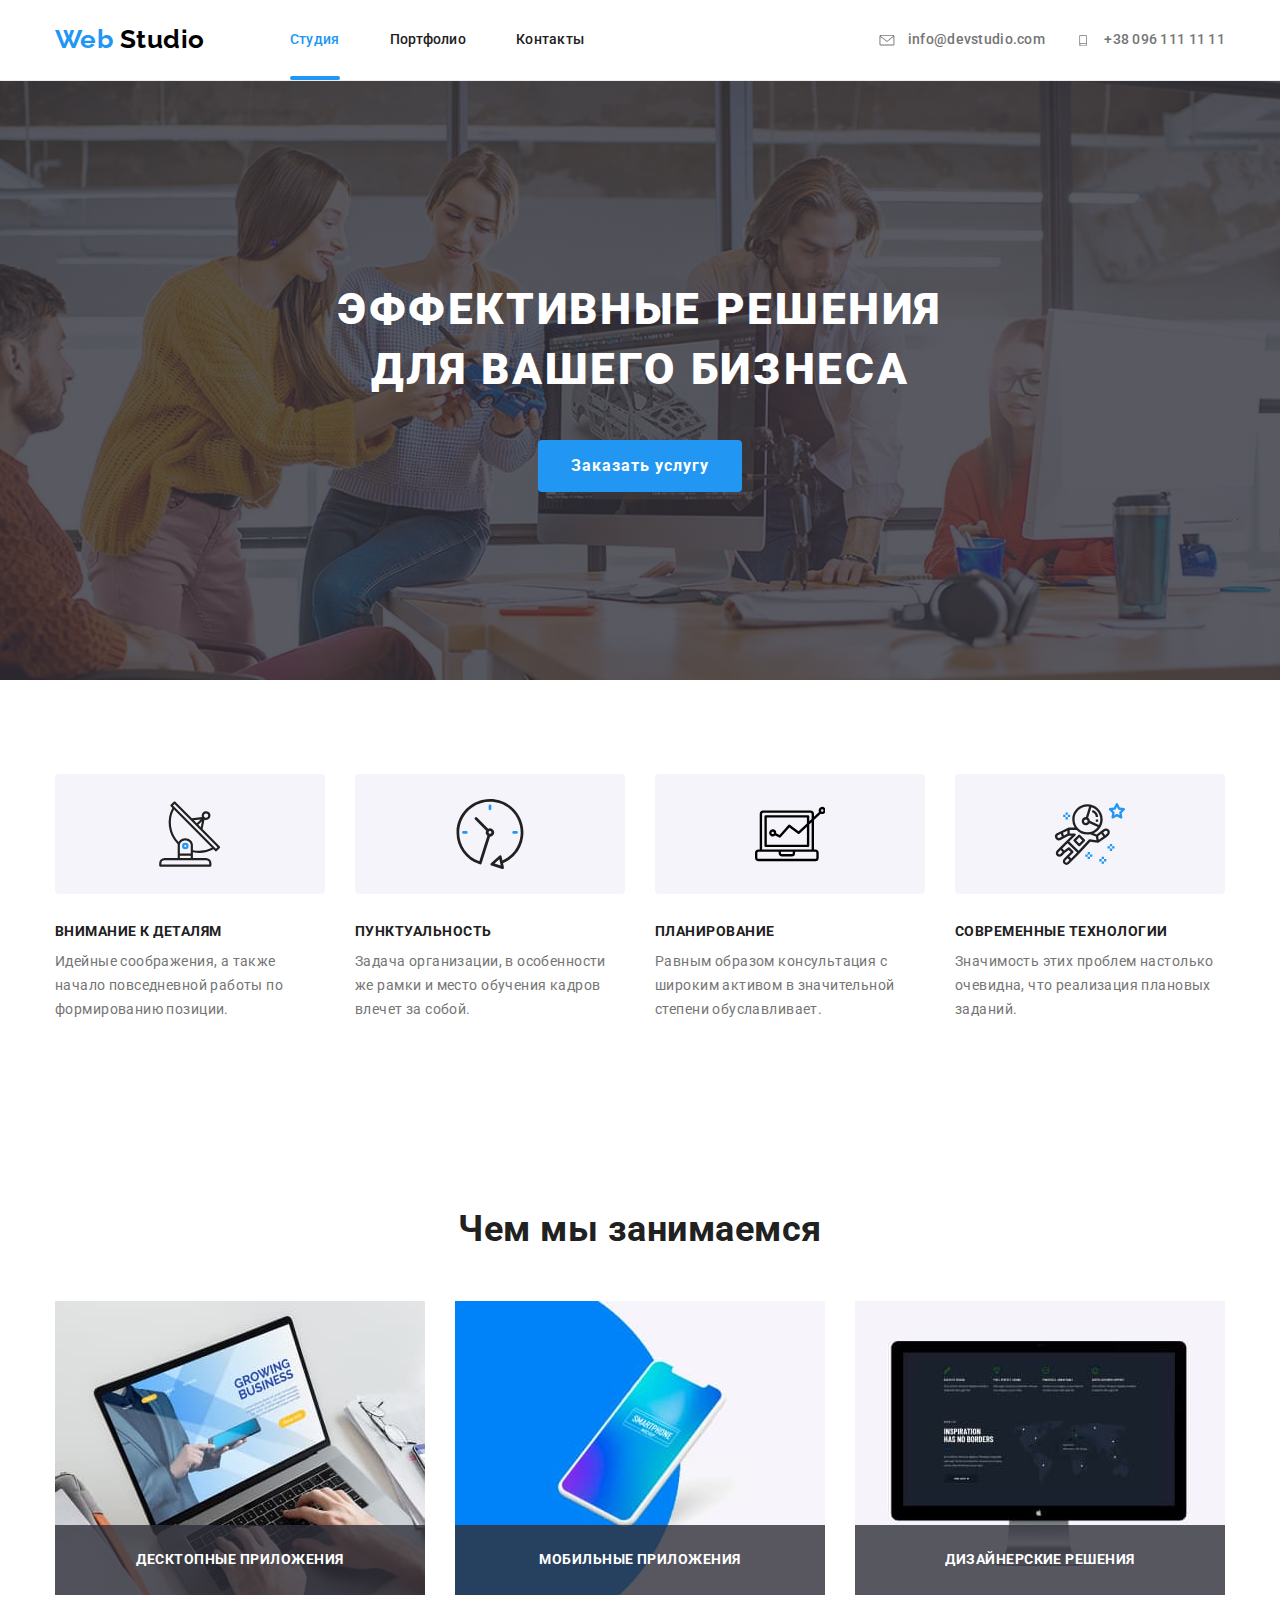
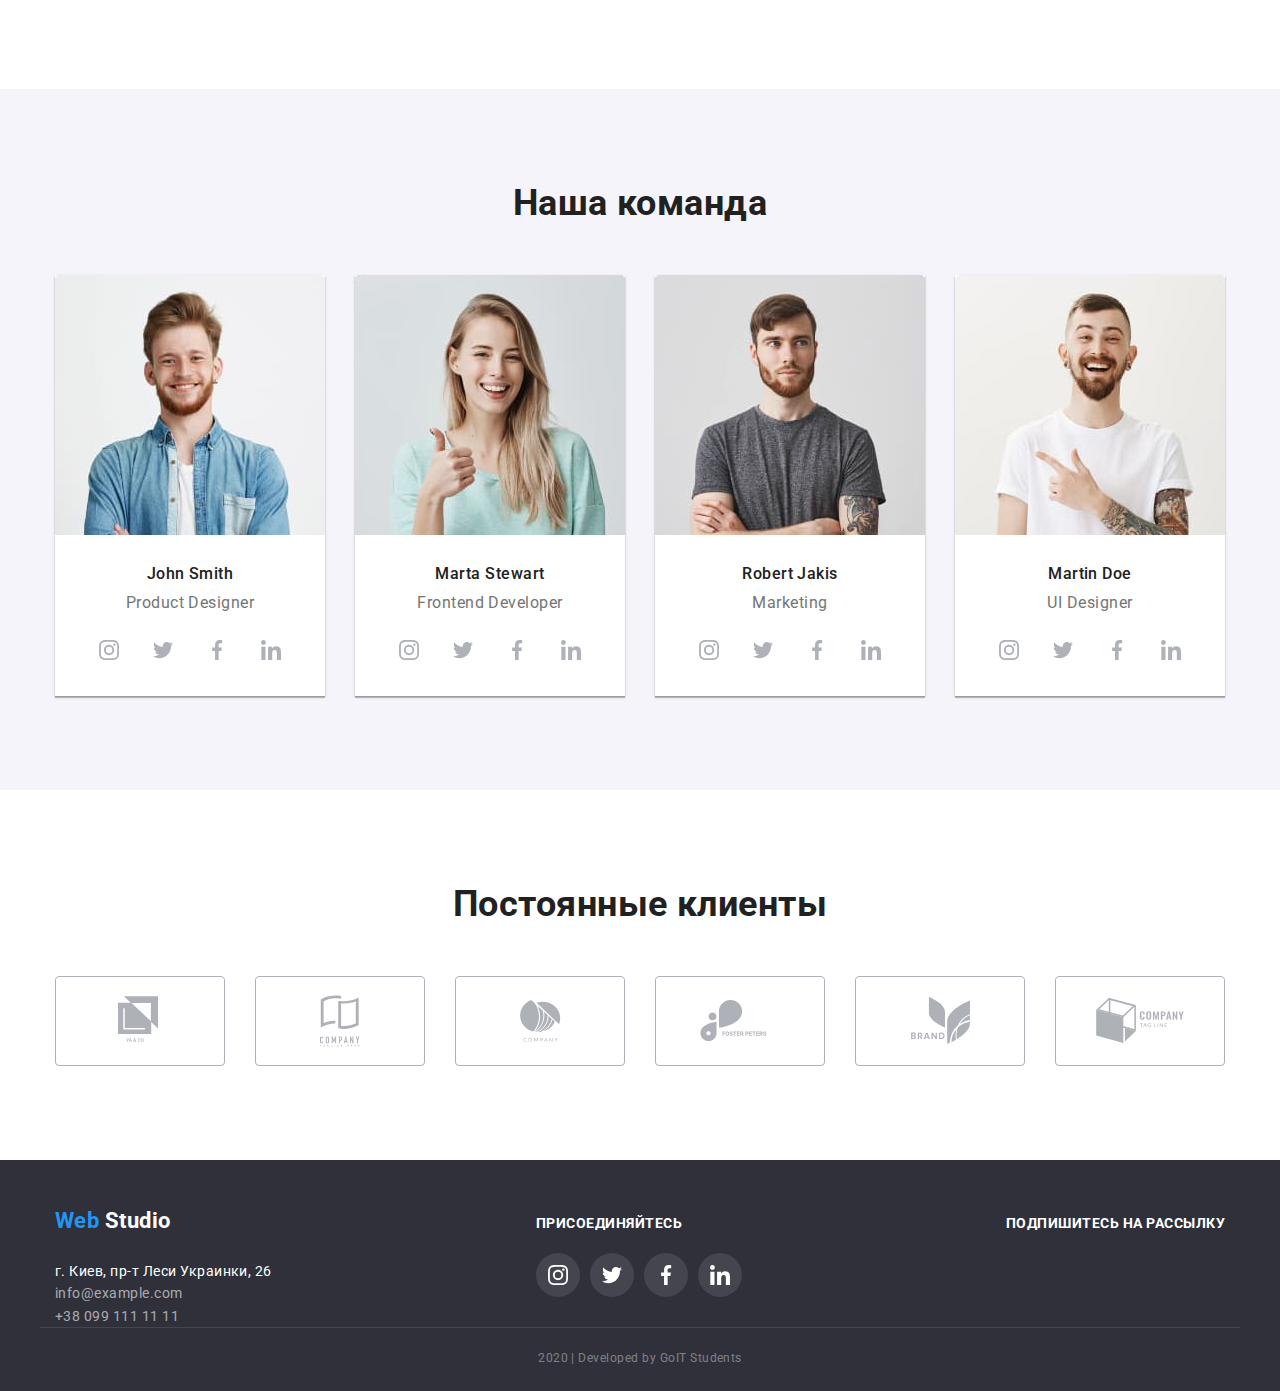
==== commit e8ae3760: "Вносит правки в CSS по 5 дз" ====
--- a/index.html
+++ b/index.html
@@ -65,7 +65,9 @@
             Эффективные решения <br />
             для вашего бизнеса
           </h1>
-          <a href="" class="button secondary">Заказать услугу</a>
+          <button type="button" class="button secondary">
+            Заказать услугу
+          </button>
         </div>
       </section>
 
--- a/css/styles.css
+++ b/css/styles.css
@@ -38,16 +38,16 @@
 }
 .img-list {
   display: block;
-  width: 370px;
+  width: 100%;
   height: auto;
 }
 .img-team {
   display: block;
+  width: 100%;
+  height: auto;
+}
+.element {
   width: 270px;
-  height: auto;
-}
-.element {
-  width: 370px;
 }
 .element + .element {
   margin-left: 30px;
@@ -101,6 +101,8 @@
   font-size: 26px;
   line-height: 1.18;
   text-decoration: none;
+
+  transition: color 250ms cubic-bezier(0.4, 0, 0.2, 1);
 }
 .logo-accent {
   color: var(--accent-color);
@@ -137,6 +139,7 @@
   color: var(--primary-text-color);
   letter-spacing: 0.02em;
   text-decoration: none;
+  transition: color 250ms cubic-bezier(0.4, 0, 0.2, 1);
 }
 .contacts .link:hover,
 .contacts .link:focus {
@@ -146,6 +149,7 @@
   fill: currentColor;
   margin-right: 10px;
   vertical-align: middle;
+  transition: fill 250ms cubic-bezier(0.4, 0, 0.2, 1);
 }
 .link-icon {
   width: 16px;
@@ -182,6 +186,8 @@
 
   letter-spacing: 0.02em;
   text-decoration: none;
+
+  transition: color 250ms cubic-bezier(0.4, 0, 0.2, 1);
 }
 .site-nav .link:hover,
 .site-nav .link:focus {
@@ -239,6 +245,7 @@
   font-weight: 900;
   font-size: 44px;
   line-height: 1.36;
+  text-transform: uppercase;
 }
 /* section */
 
@@ -306,7 +313,6 @@
   margin-bottom: 30px;
   justify-content: center;
   align-items: center;
-  width: 270px;
   height: 120px;
   background: #f5f4fa;
   border-radius: 4px;
@@ -335,6 +341,7 @@
 }
 .activity {
   position: relative;
+  width: 370px;
 }
 .working {
   position: absolute;
@@ -366,6 +373,8 @@
   height: 90px;
   border: 1px solid #afb1b8;
   border-radius: 4px;
+
+  transition: border 250ms cubic-bezier(0.4, 0, 0.2, 1);
 }
 
 .examples-icon:hover,
@@ -378,6 +387,7 @@
 }
 .icon {
   fill: #afb1b8;
+  transition: fill 250ms cubic-bezier(0.4, 0, 0.2, 1);
 }
 .customers .examples + .examples {
   margin-left: 30px;
@@ -407,6 +417,8 @@
   height: 44px;
   border-radius: 50%;
   background-color: var(--primary-white-color);
+
+  transition: background-color 250ms cubic-bezier(0.4, 0, 0.2, 1);
 }
 .network-link:hover {
   background-color: var(--accent-color);
@@ -498,11 +510,13 @@
   display: flex;
   align-items: center;
   justify-content: center;
-  background: rgba(255, 255, 255, 0.1);
+  background-color: rgba(255, 255, 255, 0.1);
   border-radius: 50%;
   width: 44px;
   height: 44px;
   cursor: pointer;
+
+  transition: background-color 250ms cubic-bezier(0.4, 0, 0.2, 1);
 }
 .item-icon:hover {
   background-color: var(--accent-color);
@@ -591,9 +605,15 @@
   height: 100%;
   opacity: 0;
   background-color: rgba(33, 150, 243, 0.9);
+
+  transform: translateY(100%);
+
+  transition: transform 250ms cubic-bezier(0.4, 0, 0.2, 1);
+  /* opacity 250ms cubic-bezier(0.4, 0, 0.2, 1); */
 }
 .overlay-hover:hover::before {
   opacity: 1;
+  transform: translateY(0);
 }
 .overlay-hover {
   position: relative;
@@ -607,6 +627,7 @@
 .portfolio:hover .overlay-hover::before,
 .portfolio:focus .overlay-hover::before {
   opacity: 1;
+  transform: translateY(0);
 }
 
 .text-hover {
@@ -625,9 +646,11 @@
   line-height: 1.55;
   letter-spacing: 0.03em;
   color: var(--primary-white-color);
-  transition: all 2s linear;
-}
-
+
+  transition: transform 250ms cubic-bezier(0.4, 0, 0.2, 1);
+  /*  opacity 250ms cubic-bezier(0.4, 0, 0.2, 1); */
+}
+/* transition: all 2s linear; * /
 /* information temporarily hidden */
 
 /* Button */
@@ -658,6 +681,9 @@
 
   color: var(--title-text-color);
   background-color: var(--button-bg-color);
+
+  transition: background-color 250ms cubic-bezier(0.4, 0, 0.2, 1),
+    color 250ms cubic-bezier(0.4, 0, 0.2, 1);
 }
 .button.primary:hover,
 .button.primary:focus {
